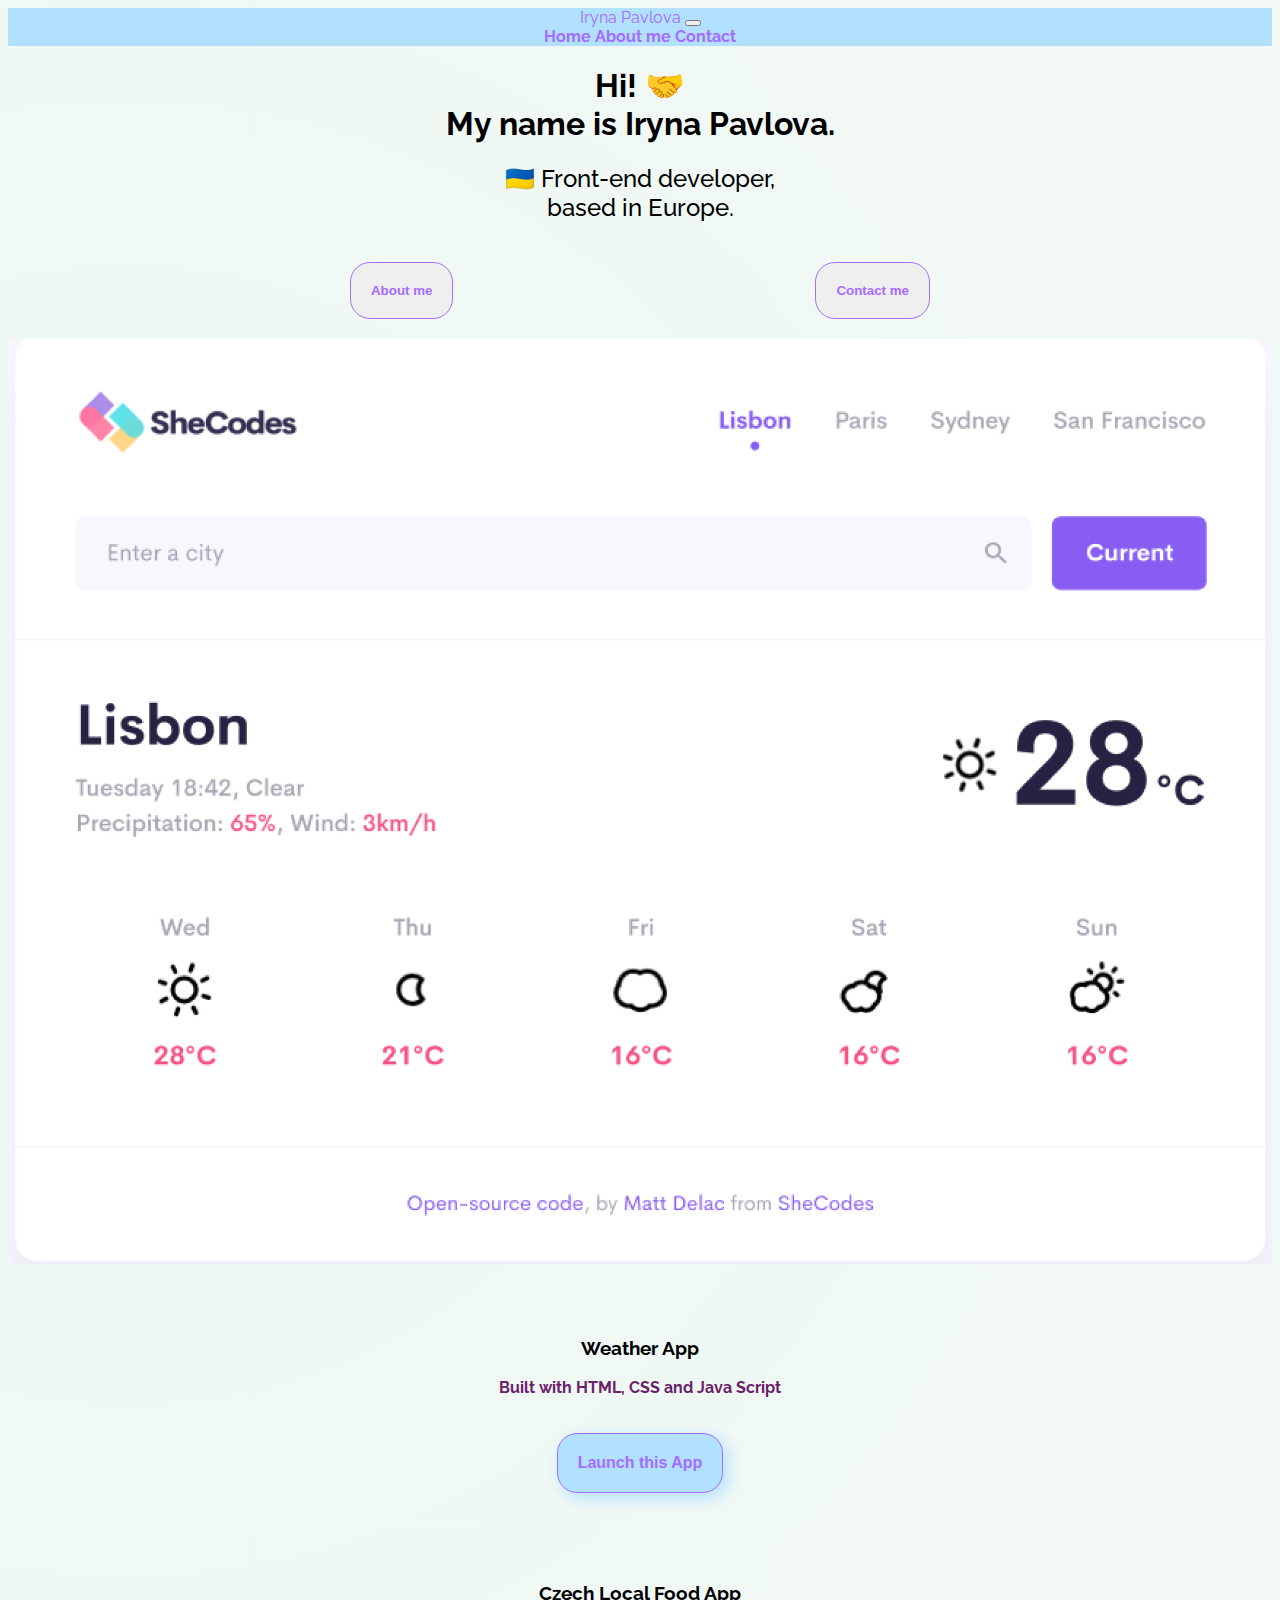
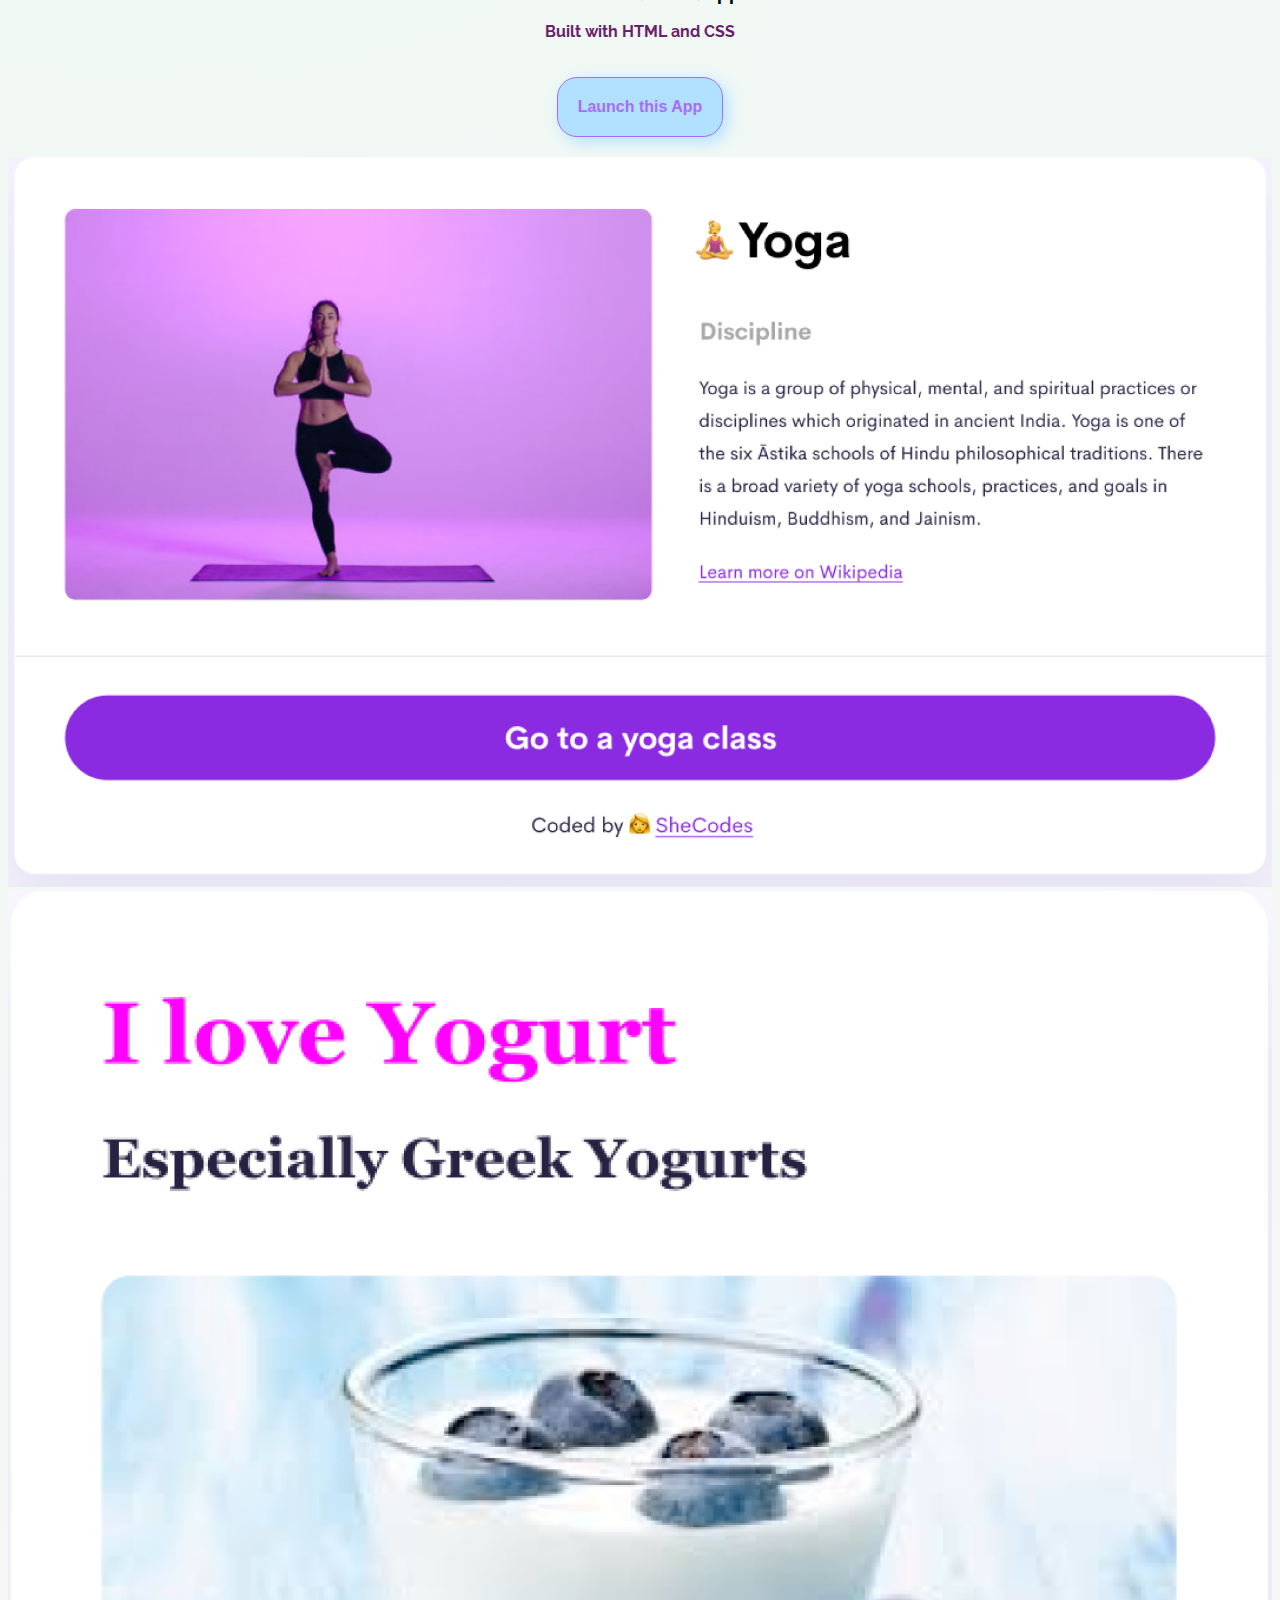
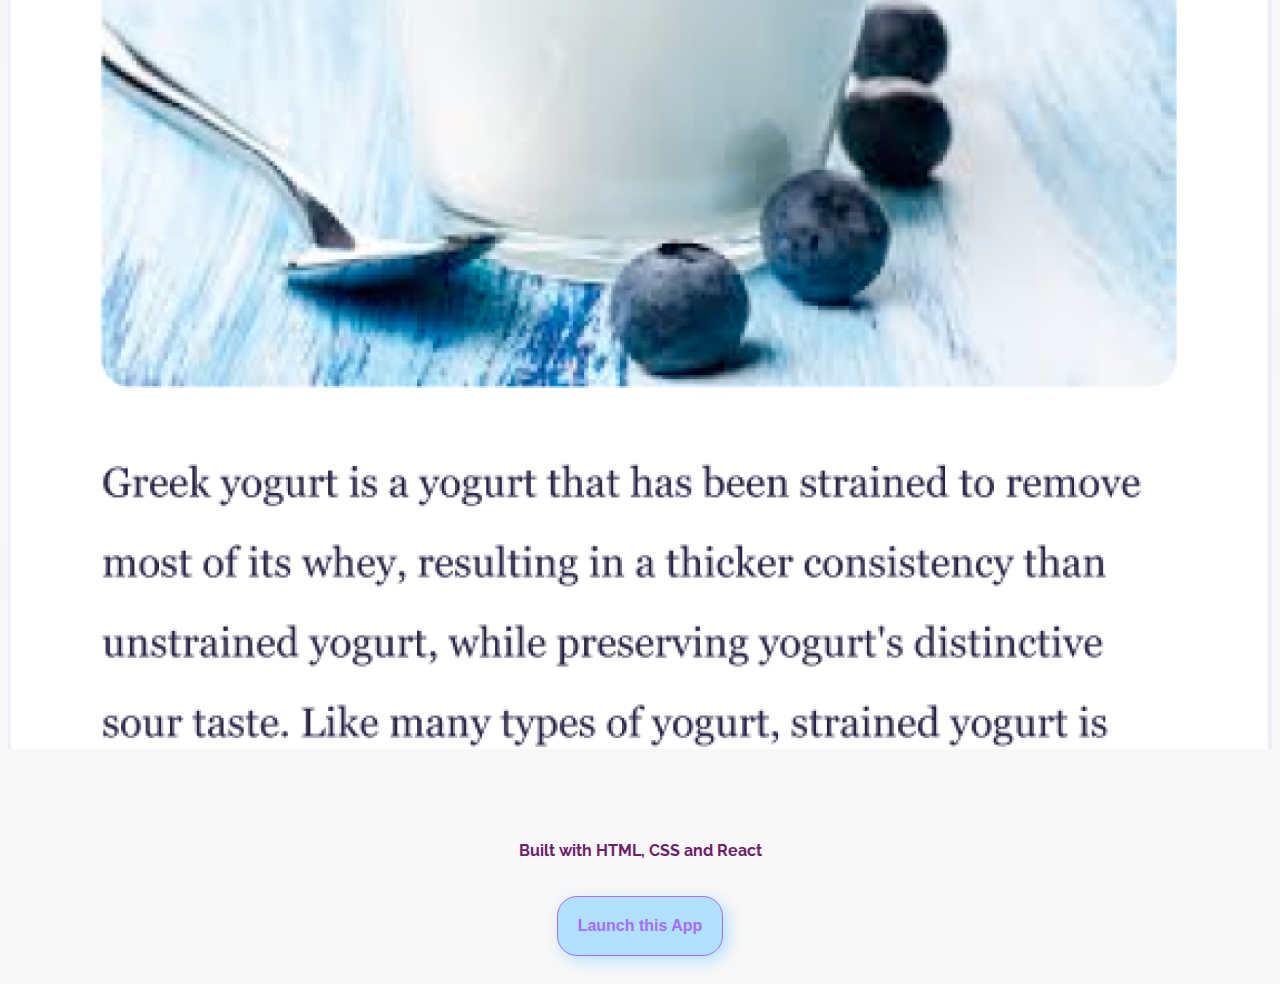
==== index.html @ d4c4fccf "change app discription" ====
<!DOCTYPE html>
<html lang="en">
  <head>
    <meta charset="UTF-8" />
    <meta name="description" content="Introduction of front-end developer from Ukraine"/>
    <meta http-equiv="X-UA-Compatible" content="IE=edge" />
    <meta name="viewport" content="width=device-width, initial-scale=1.0" />
    <link
      href="https://cdn.jsdelivr.net/npm/bootstrap@5.2.0-beta1/dist/css/bootstrap.min.css"
      rel="stylesheet"
      integrity="sha384-0evHe/X+R7YkIZDRvuzKMRqM+OrBnVFBL6DOitfPri4tjfHxaWutUpFmBp4vmVor"
      crossorigin="anonymous"
    />
  <link rel="stylesheet" href="/src/styles.css"/>
    <link rel="preconnect" href="https://fonts.googleapis.com">
<link rel="preconnect" href="https://fonts.gstatic.com" crossorigin>
<link href="https://fonts.googleapis.com/css2?family=Raleway:wght@200&display=swap" rel="stylesheet">
    <script src="https://cdn.jsdelivr.net/npm/bootstrap@5.2.1/dist/js/bootstrap.bundle.min.js" integrity="sha384-u1OknCvxWvY5kfmNBILK2hRnQC3Pr17a+RTT6rIHI7NnikvbZlHgTPOOmMi466C8" crossorigin="anonymous"></script>
   
    <title>Front-end developer - Iryna Pavlova</title>
  </head>
  <body>
    <div class="container-fluid">
     <nav class="navbar navbar-expand-lg sticky-top" style="background-color: var(--secondary-color)">
    <div class="container-fluid">
          <a class="navbar-brand" href="/" title="indroduction">Iryna Pavlova</a>
          <button
            class="navbar-toggler"
            type="button"
            data-bs-toggle="collapse"
            data-bs-target="#navbarNavAltMarkup"
            aria-controls="navbarNavAltMarkup"
             aria-expanded="false"
            aria-label="Toggle navigation"
          >
            <span class="navbar-toggler-icon"></span>
          </button>
          <div class="collapse navbar-collapse " id="navbarNavAltMarkup">
            <div class="navbar-nav">
              <a class="nav-link" aria-current="page" href="/" title="introduction">Home</a>
              <a class="nav-link" href="/about.html" title="projects and contact">About me</a>
              <a class="nav-link" href="/about.html#contact" title="contact">Contact</a>
            </div>
          </div>
        </div>
      </nav>
    </nav>

    <h1 class="mt-5">Hi! 🤝 
      <br> My name is Iryna Pavlova. </h1>
    <h2>🇺🇦 Front-end developer, 
    </br> based in Europe.</h2>
    <div class="buttons mb-5">
    <div class="button" ><button id="about-me-button"> <a href="/about.html" title="introduction">About me </a></button> </div>
    <div class="button"><button id="contact-button"><a href="/about.html#contact" title="contact"> Contact me</a></button> </div>
    </div>
    <div class="container-fluid">
      <div class="row">
        <div class="col-sm-6">
          <img src="/images/weather.png" alt="Weather App photo" width= 100% class="img-fluid-rounded p-2 m-2 d-none d-sm-block" id="weather-png">
        </div>
        <div class="col-sm-6">
          <h3>Weather App</h3>
          <p class="text-center p-2">
          Built with HTML, CSS and Java Script
          </p>
          <div class="button"><button id="app-button"><a href="#" title="weather-app"> Launch this App</a></button> </div>
        </div>
      </div>
      </div>
       <div class="container-fluid">
      <div class="row">
        <div class="col-sm-6">
          <h3>Czech Local Food App</h3>
           <p class="text-center p-2">
           Built with HTML and CSS
          </p>
          <div class="button"><button id="app-button"><a href="#" title="czech-food-app"> Launch this App</a></button> </div>
      </div>
      <div class="col-sm-6">
          <img src="/images/yoga.png" alt="Czech-food App photo" width= 100% class="img-fluid-rounded p-2 m-2 d-none d-sm-block">
        </div>
      </div>
      <div class="container-fluid">
      <div class="row">
        <div class="col-sm-6">
          <img src="/images/yogurt.png" alt="Dictionary App photo" width= 100% class="img-fluid-rounded p-2 m-2 d-none d-sm-block">
        </div>
        <div class="col-sm-6">
          <h3></h3>
          <p class="text-center p-2">
          Built with HTML, CSS and React
          </p>
          <div class="button"><button id="app-button"><a href="#" title="yogurt-app"> Launch this App</a></button> </div>
        </div>
      </div>
      </div>
    </div>
  </body>
</html>
---- src/styles.css ----
:root {
  --background: radial-gradient(
    circle at 10% 20%,
    rgba(216, 241, 230, 0.46) 0.1%,
    rgba(233, 226, 226, 0.28) 90.1%
  );
  --primary-color: #a66cff;
  --secondary-color: #b1e1ff;
  --text-color: #6b206a;
}

body {
  background: var(--background);
  text-align: center;
  font-family: "Raleway", sans-serif;
}
h1 {
  font-weight: 700;
}
h2 {
  font-weight: 500;
}
h3 {
  font-weight: bold;
  padding-top: 50px;
}
a {
  color: var(--primary-color);
  text-decoration: none;
}
p {
  color: var(--text-color);
  font-weight: bold;
}
.buttons {
  display: flex;
  justify-content: space-evenly;
}
.button {
  text-align: center;
  padding: 20px;
}
.nav-link {
  font-weight: bold;
  color: var(--primary-color);
}
#about-me-button {
  font-weight: 700;
  border: 1px solid var(--primary-color);
  border-radius: 20px;
  padding: 20px;
}
#contact-button {
  font-weight: 700;
  border: 1px solid var(--primary-color);
  padding: 20px;
  border-radius: 20px;
}

h1#about {
  margin: 30px;
}
h1#contact {
  margin: 30px;
}
#app-button {
  background-color: var(--secondary-color);
  border: 1px solid var(--primary-color);
  padding: 20px;
  border-radius: 20px;
  font-size: medium;
  font-weight: 700;
  box-shadow: 0.3em 0.3em 1em var(--secondary-color);
}
#e-mail {
  color: black;
  font-weight: bold;
}
card#first-text {
  padding-top: 100px;
  line-height: 1.7;
  font-size: 20px;
  font-weight: bold;
}
@media (max-width: 400px) {
  p {
    line-height: 1.5;
  }
  #first-text {
    line-height: 1.2;
    font-size: large;
    margin: 0 20px;
  }
  .text-start {
    font-size: small;
  }
}
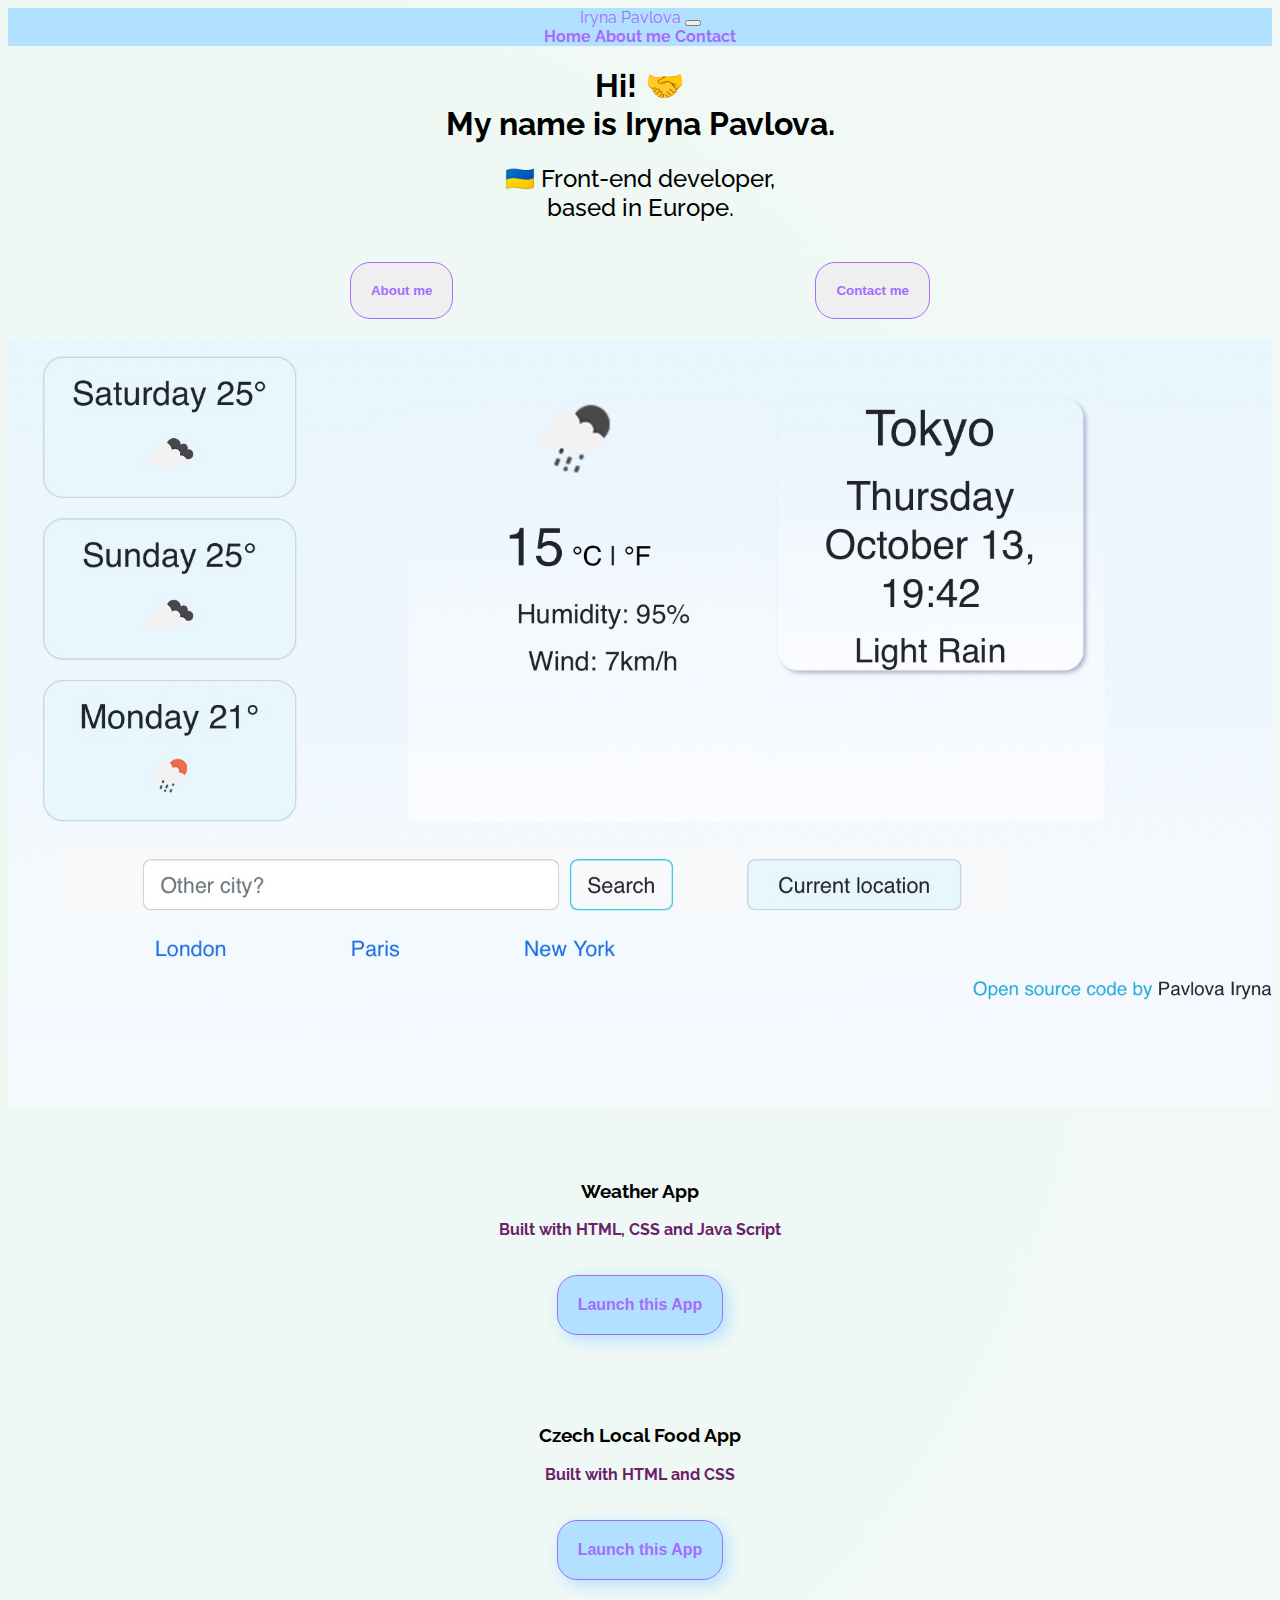
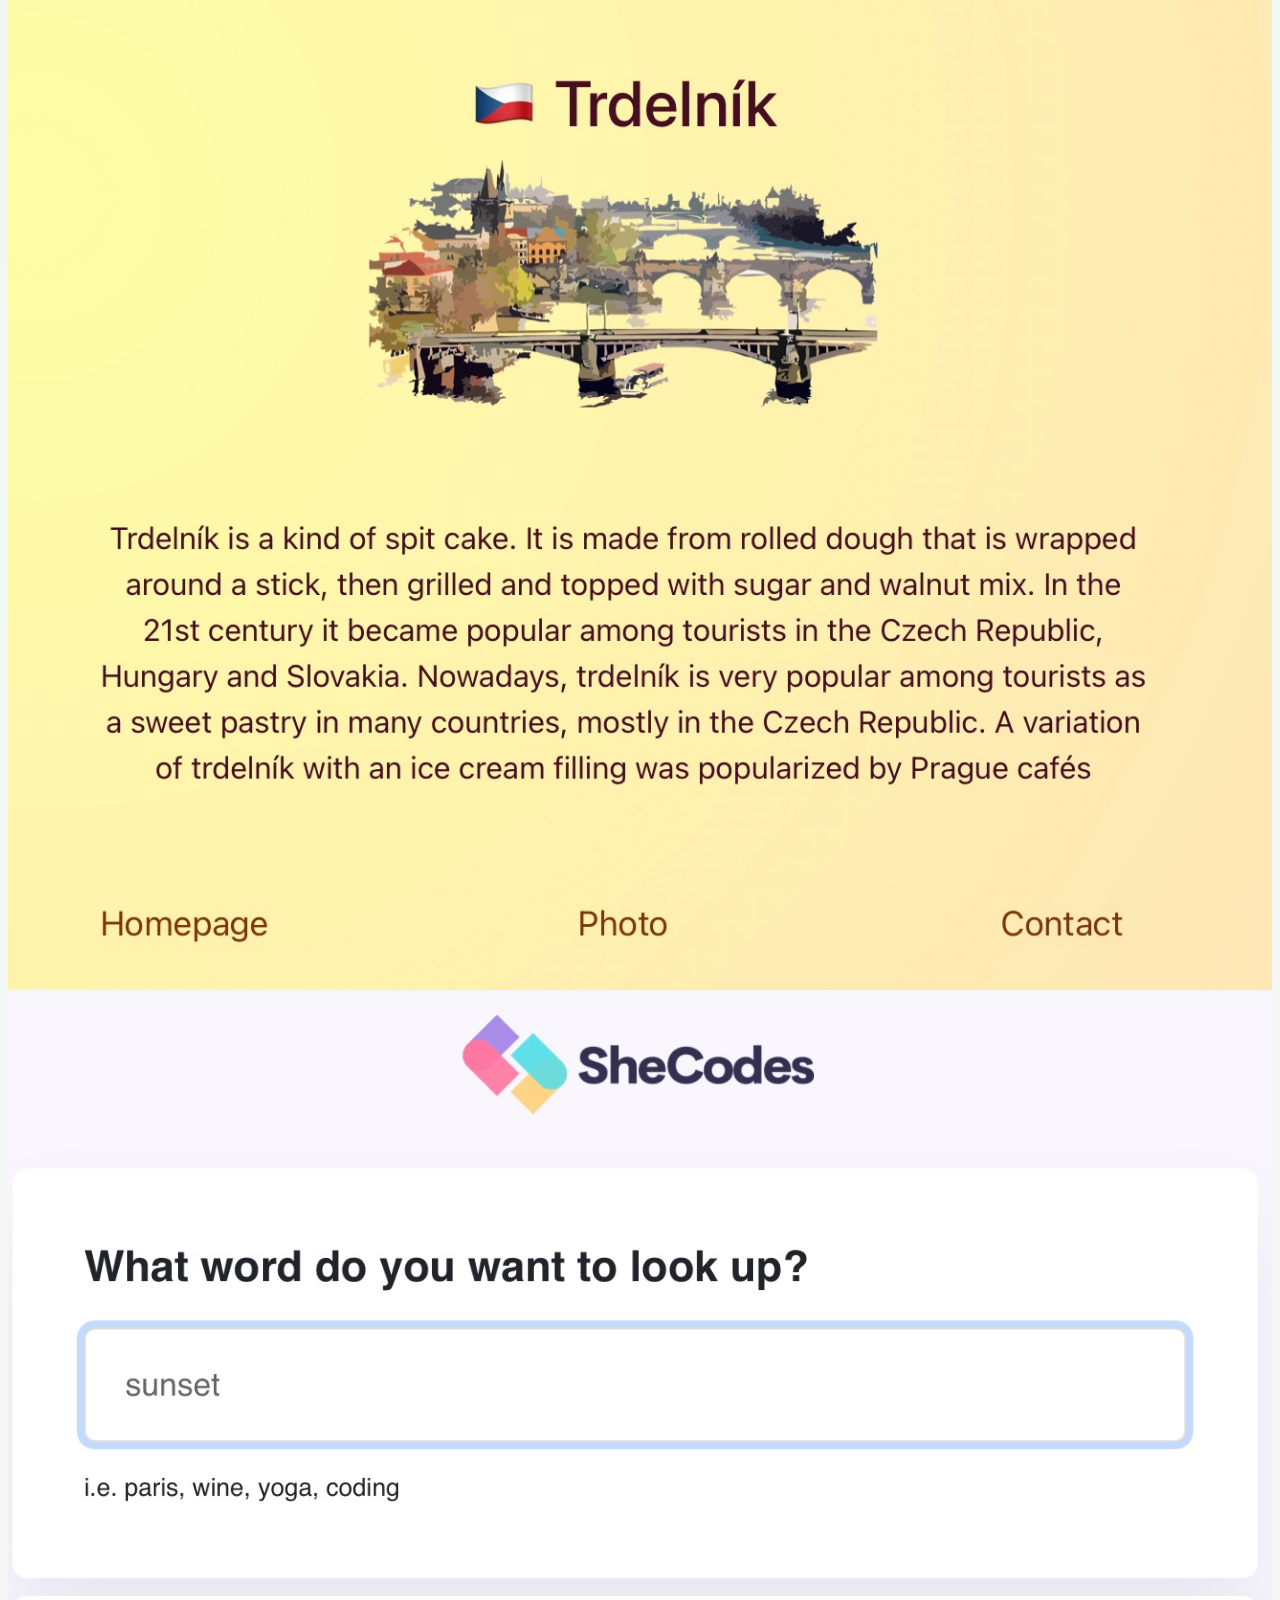
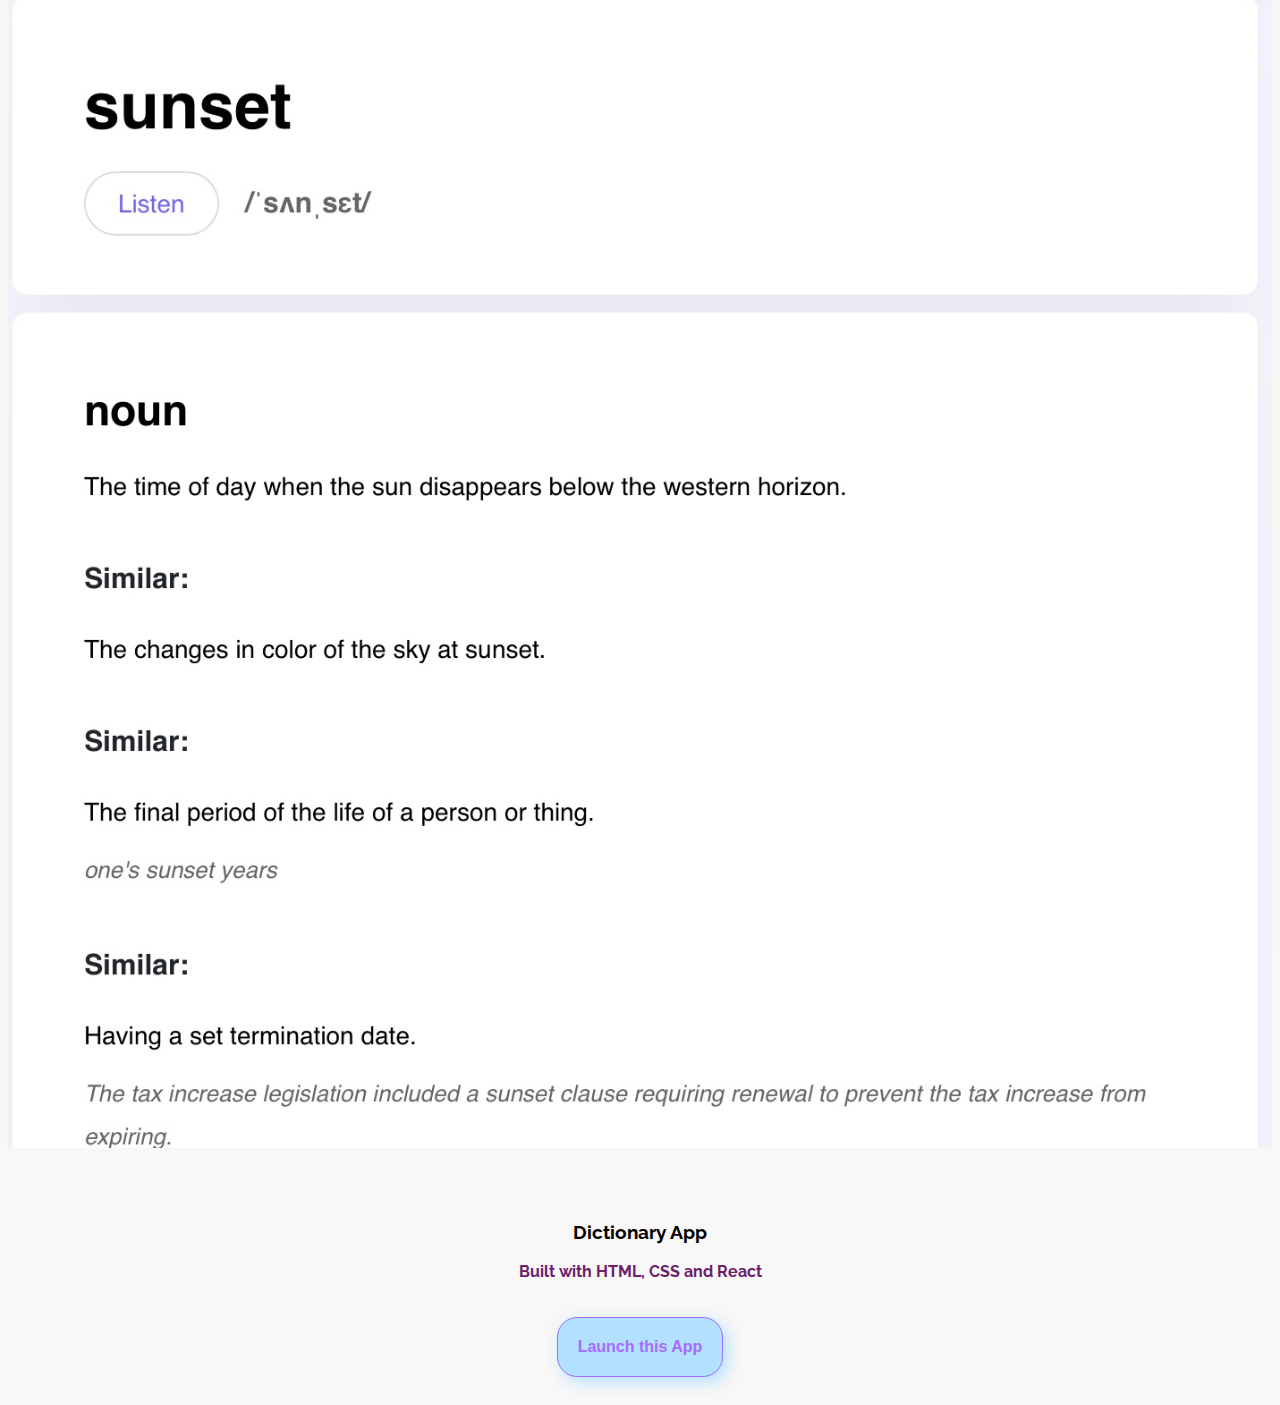
==== commit 3ca867b8: "change images" ====
--- a/index.html
+++ b/index.html
@@ -78,16 +78,16 @@
           <div class="button"><button id="app-button"><a href="#" title="czech-food-app"> Launch this App</a></button> </div>
       </div>
       <div class="col-sm-6">
-          <img src="/images/yoga.png" alt="Czech-food App photo" width= 100% class="img-fluid-rounded p-2 m-2 d-none d-sm-block">
+          <img src="/images/czech.png" alt="Czech-food App photo" width= 100% class="img-fluid-rounded p-2 m-2 d-none d-sm-block">
         </div>
       </div>
       <div class="container-fluid">
       <div class="row">
         <div class="col-sm-6">
-          <img src="/images/yogurt.png" alt="Dictionary App photo" width= 100% class="img-fluid-rounded p-2 m-2 d-none d-sm-block">
+          <img src="/images/dictionary.png" alt="Dictionary App photo" width= 100% class="img-fluid-rounded p-2 m-2 d-none d-sm-block">
         </div>
         <div class="col-sm-6">
-          <h3></h3>
+          <h3>Dictionary App</h3>
           <p class="text-center p-2">
           Built with HTML, CSS and React
           </p>
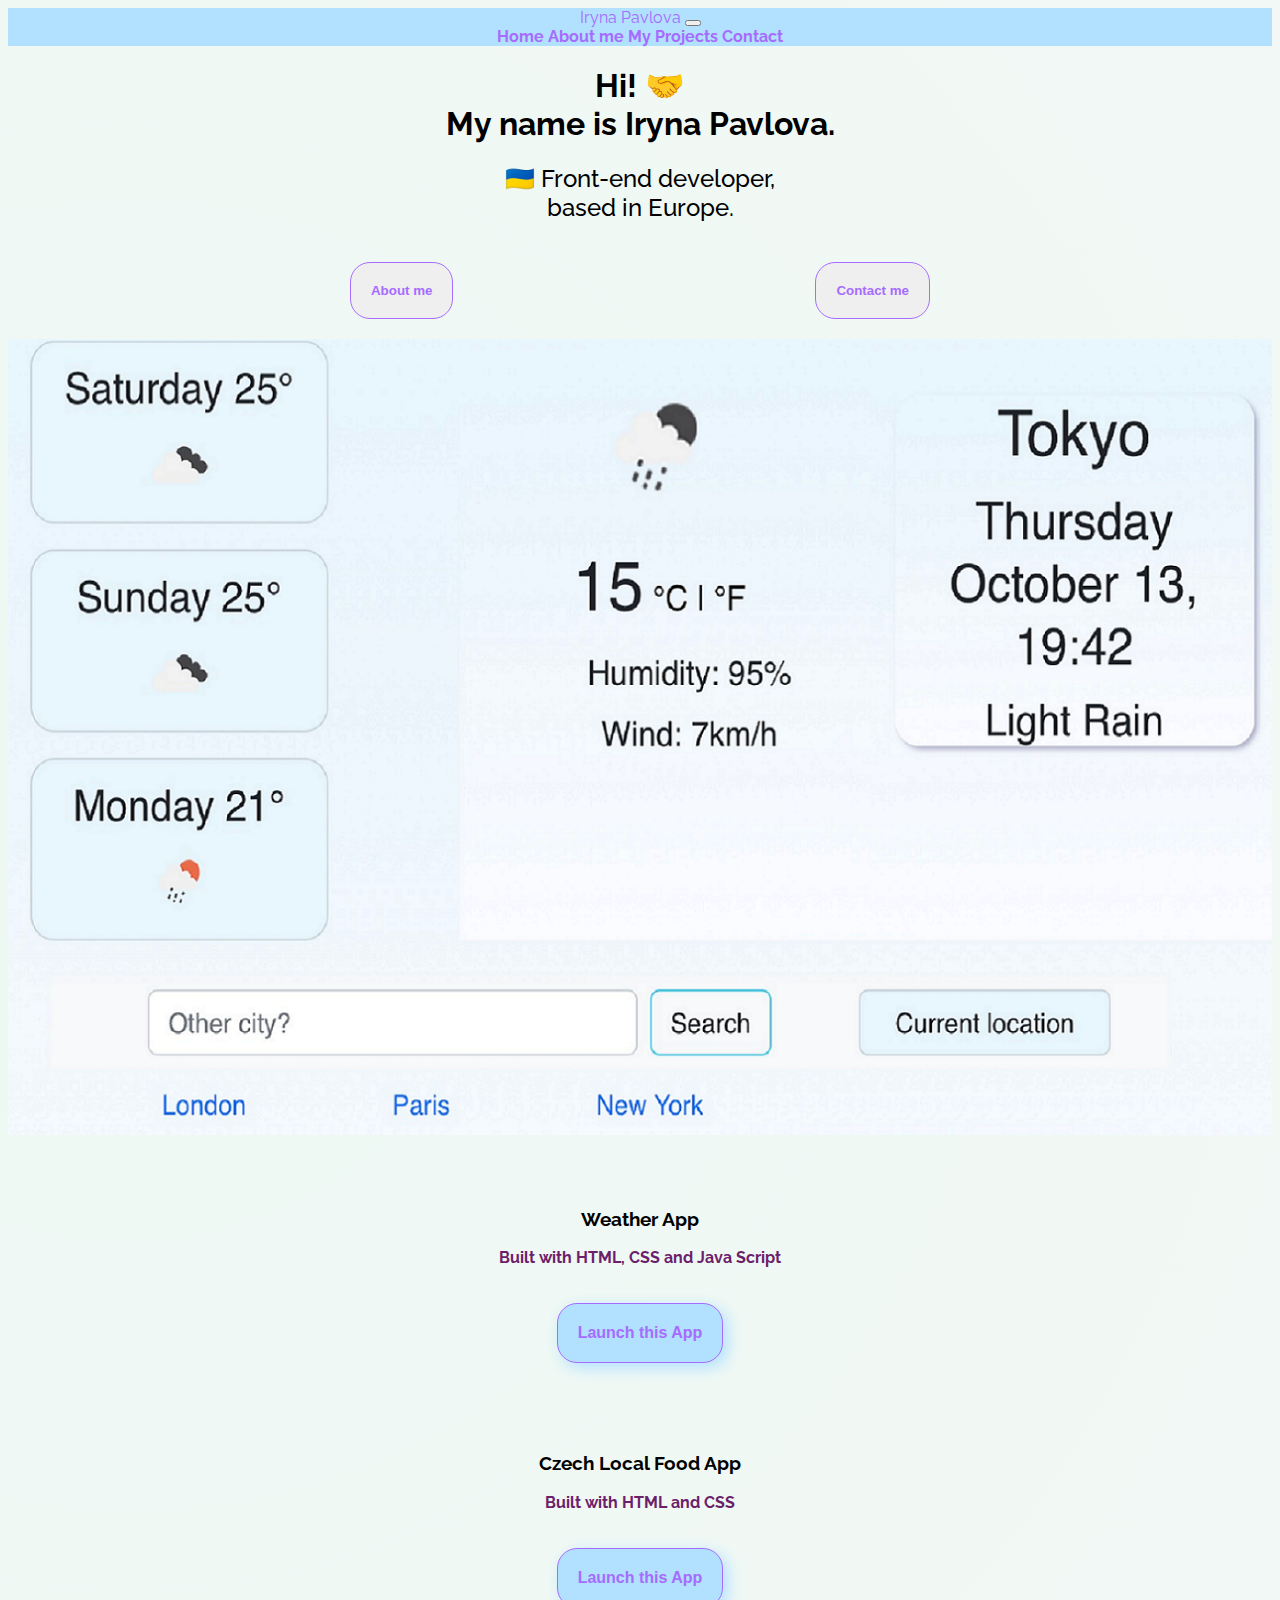
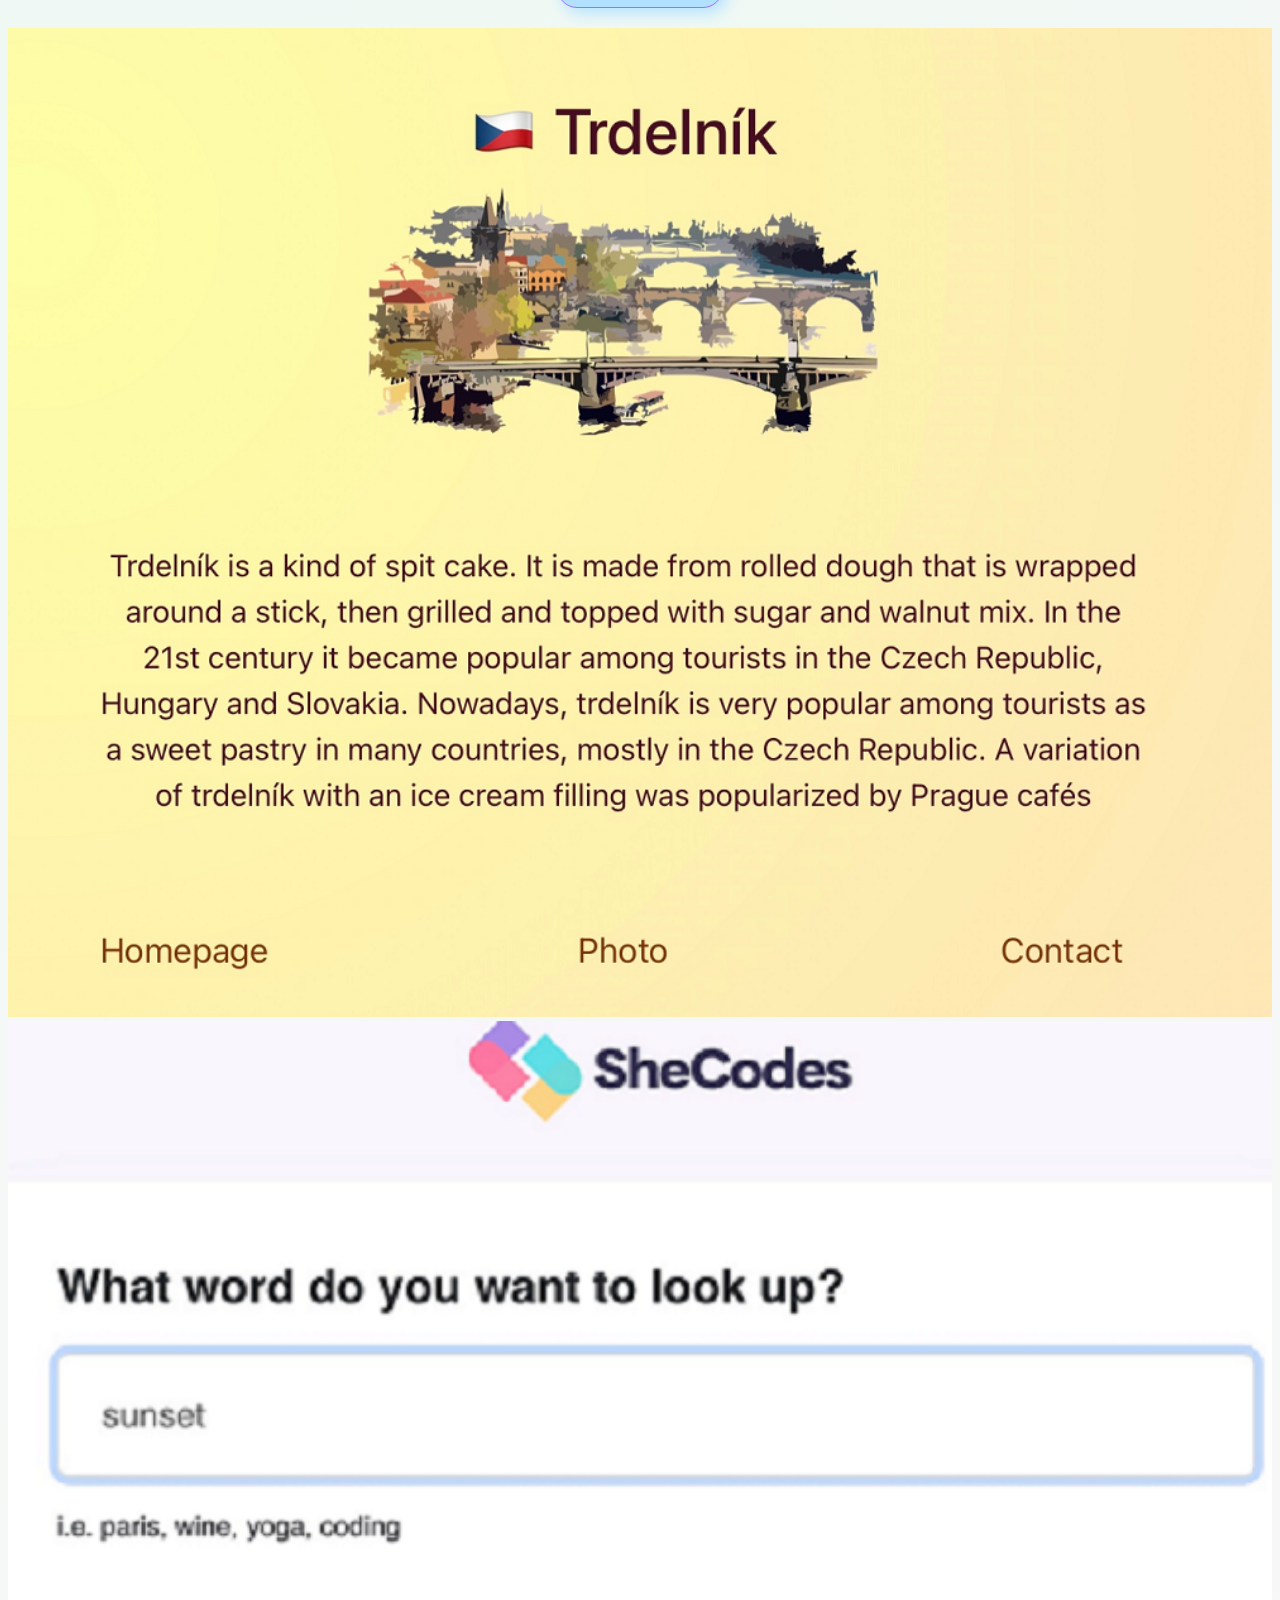
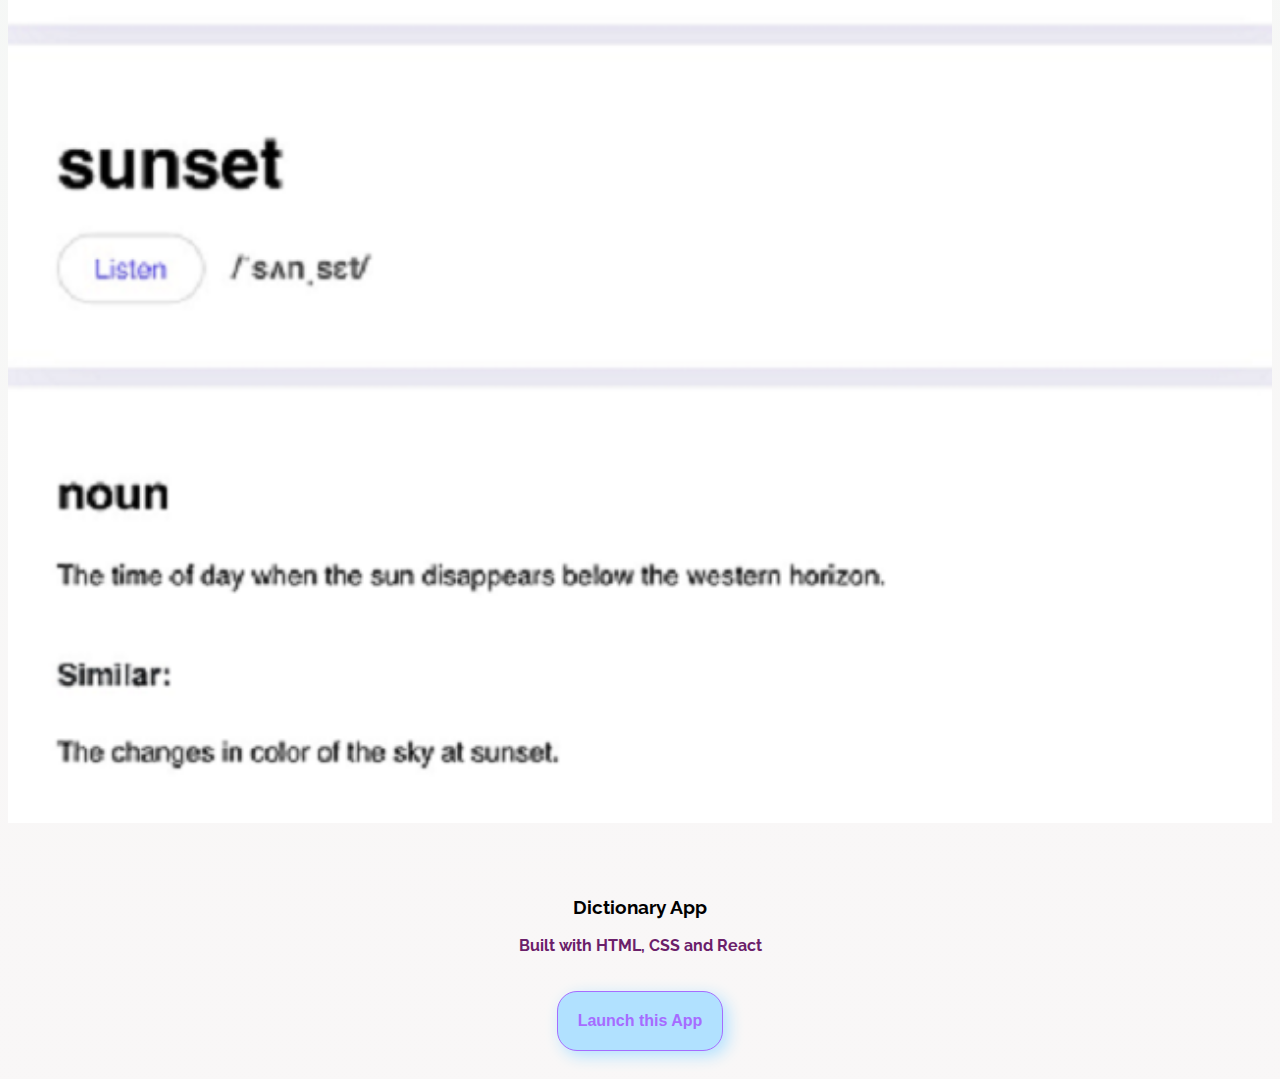
==== commit 91b7ca67: "add real links of app" ====
--- a/index.html
+++ b/index.html
@@ -23,7 +23,7 @@
     <div class="container-fluid">
      <nav class="navbar navbar-expand-lg sticky-top" style="background-color: var(--secondary-color)">
     <div class="container-fluid">
-          <a class="navbar-brand" href="/" title="indroduction">Iryna Pavlova</a>
+          <a class="navbar-brand" href="/" title="indroduction"> Iryna Pavlova</a>
           <button
             class="navbar-toggler"
             type="button"
@@ -35,11 +35,12 @@
           >
             <span class="navbar-toggler-icon"></span>
           </button>
-          <div class="collapse navbar-collapse " id="navbarNavAltMarkup">
+          <div class="collapse navbar-collapse" id="navbarNavAltMarkup">
             <div class="navbar-nav">
               <a class="nav-link" aria-current="page" href="/" title="introduction">Home</a>
               <a class="nav-link" href="/about.html" title="projects and contact">About me</a>
-              <a class="nav-link" href="/about.html#contact" title="contact">Contact</a>
+               <a class="nav-link" href="/projects.html" title="projects and contact">My Projects</a>
+              <a class="nav-link" href="/contact.html" title="contact">Contact</a>
             </div>
           </div>
         </div>
@@ -52,7 +53,7 @@
     </br> based in Europe.</h2>
     <div class="buttons mb-5">
     <div class="button" ><button id="about-me-button"> <a href="/about.html" title="introduction">About me </a></button> </div>
-    <div class="button"><button id="contact-button"><a href="/about.html#contact" title="contact"> Contact me</a></button> </div>
+    <div class="button"><button id="contact-button"><a href="/contact.html" title="contact"> Contact me</a></button> </div>
     </div>
     <div class="container-fluid">
       <div class="row">
@@ -64,7 +65,7 @@
           <p class="text-center p-2">
           Built with HTML, CSS and Java Script
           </p>
-          <div class="button"><button id="app-button"><a href="#" title="weather-app"> Launch this App</a></button> </div>
+          <div class="button"><button id="app-button"><a href="https://bejewelled-chebakia-42a1d1.netlify.app/" title="weather-app"> Launch this App</a></button> </div>
         </div>
       </div>
       </div>
@@ -75,7 +76,7 @@
            <p class="text-center p-2">
            Built with HTML and CSS
           </p>
-          <div class="button"><button id="app-button"><a href="#" title="czech-food-app"> Launch this App</a></button> </div>
+          <div class="button"><button id="app-button"><a href="https://delightful-axolotl-16bef8.netlify.app/" title="czech-food-app"> Launch this App</a></button> </div>
       </div>
       <div class="col-sm-6">
           <img src="/images/czech.png" alt="Czech-food App photo" width= 100% class="img-fluid-rounded p-2 m-2 d-none d-sm-block">
@@ -91,7 +92,7 @@
           <p class="text-center p-2">
           Built with HTML, CSS and React
           </p>
-          <div class="button"><button id="app-button"><a href="#" title="yogurt-app"> Launch this App</a></button> </div>
+          <div class="button"><button id="app-button"><a href="https://www.dictionary.shecodes.io/" title="dictionary-app"> Launch this App</a></button> </div>
         </div>
       </div>
       </div>
--- a/src/styles.css
+++ b/src/styles.css
@@ -72,7 +72,7 @@
   font-weight: 700;
   box-shadow: 0.3em 0.3em 1em var(--secondary-color);
 }
-#e-mail {
+.link {
   color: black;
   font-weight: bold;
 }
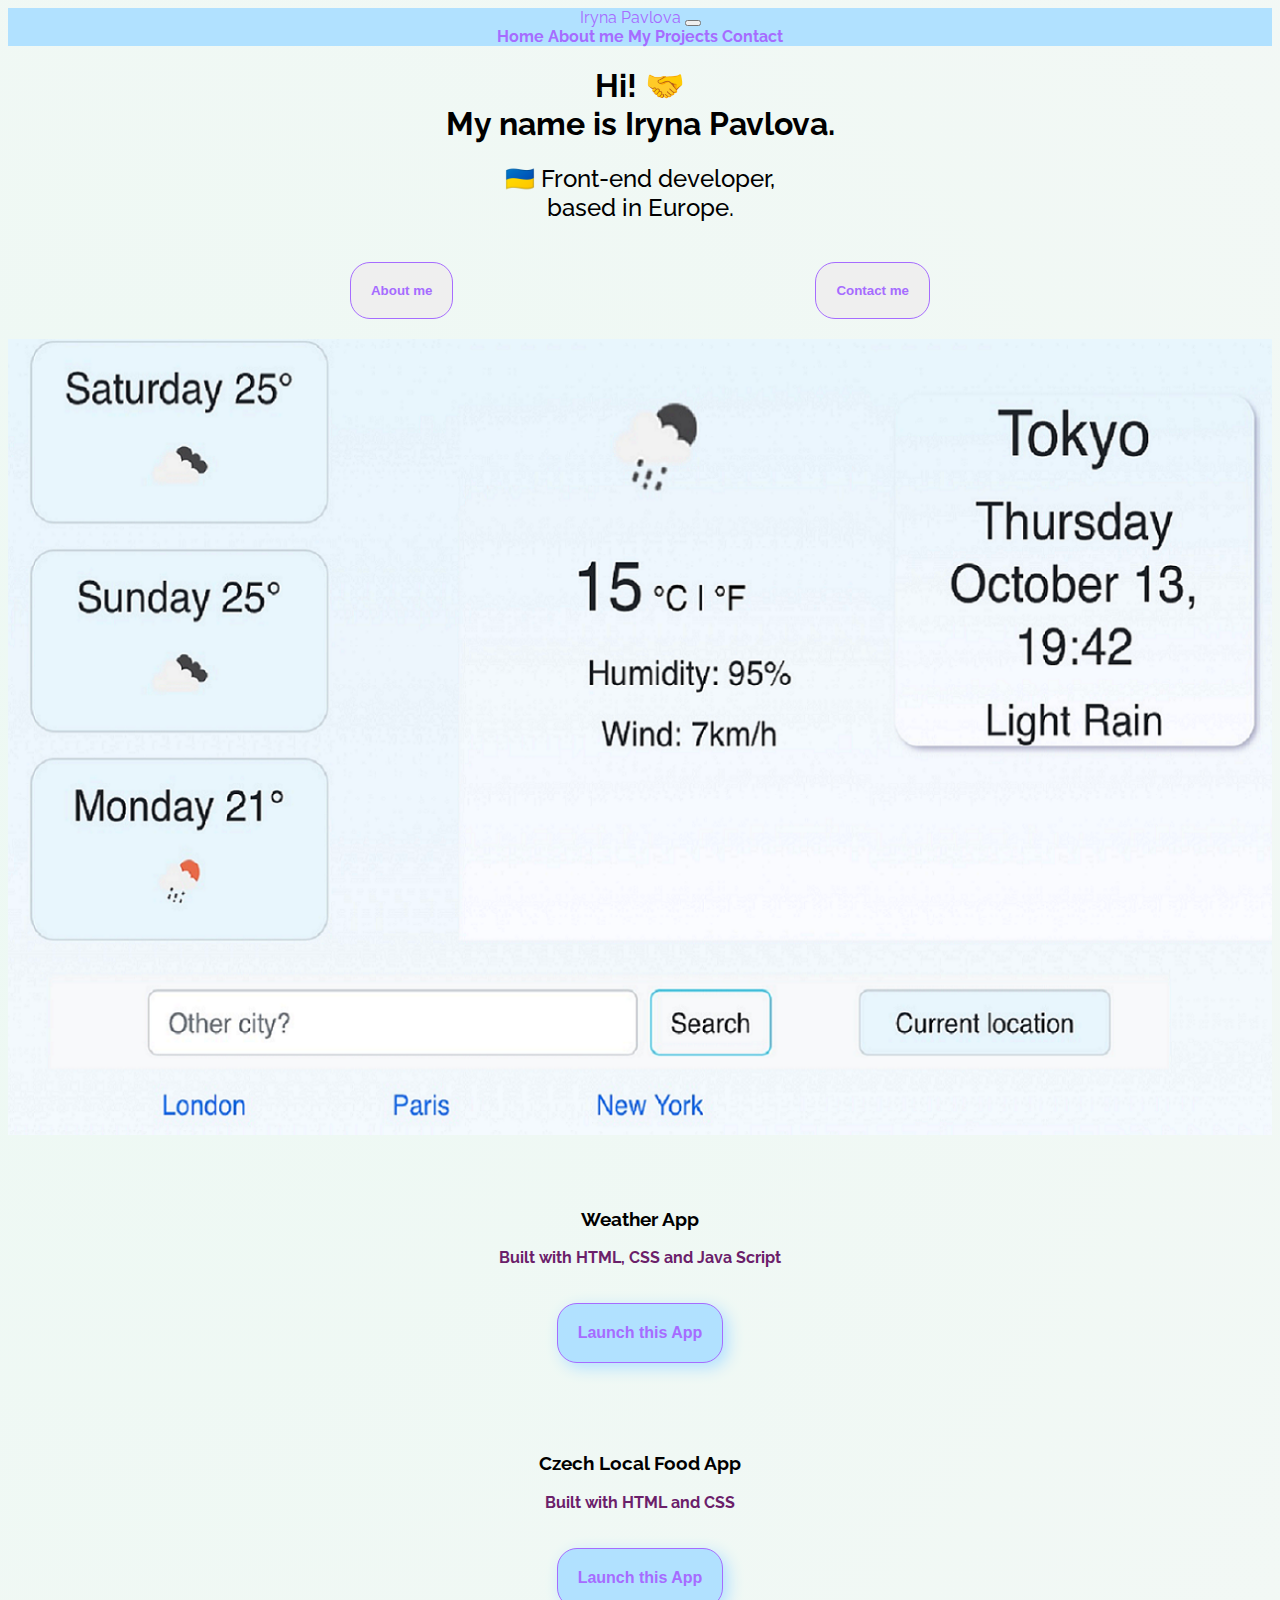
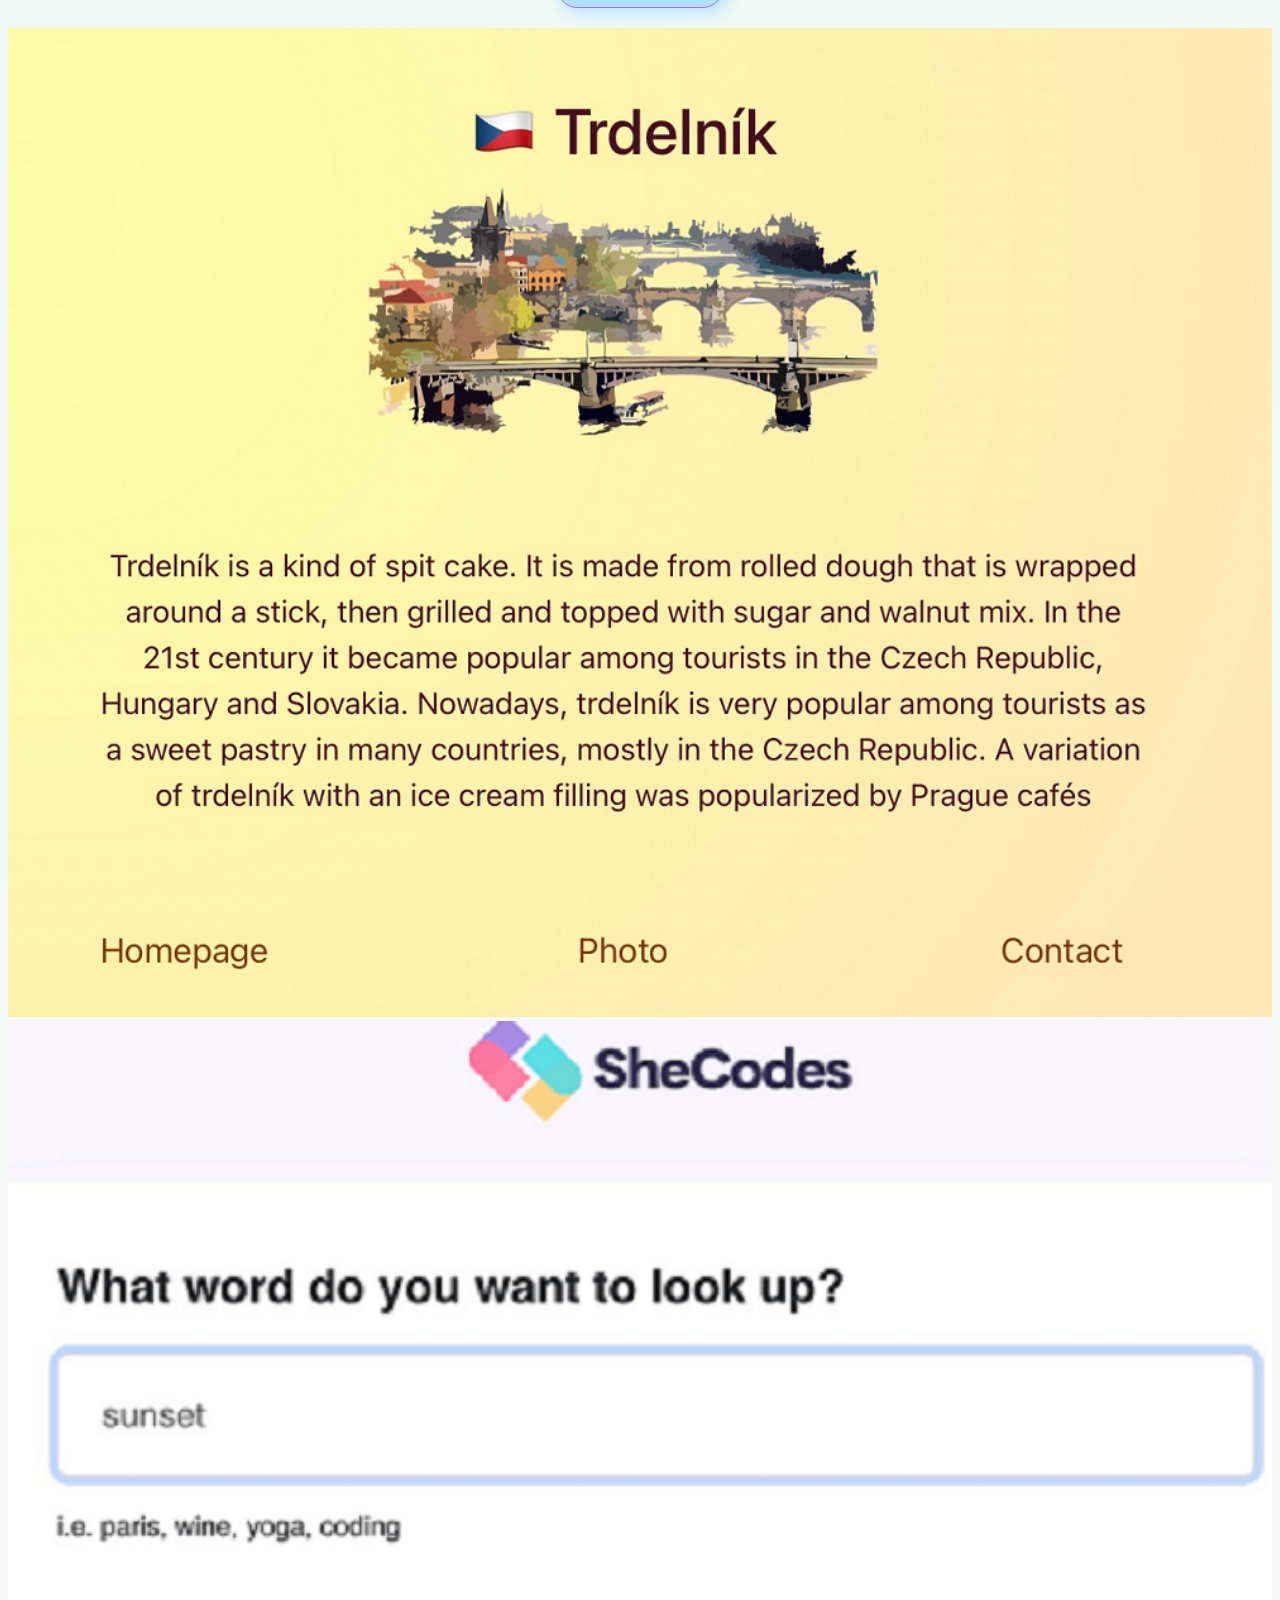
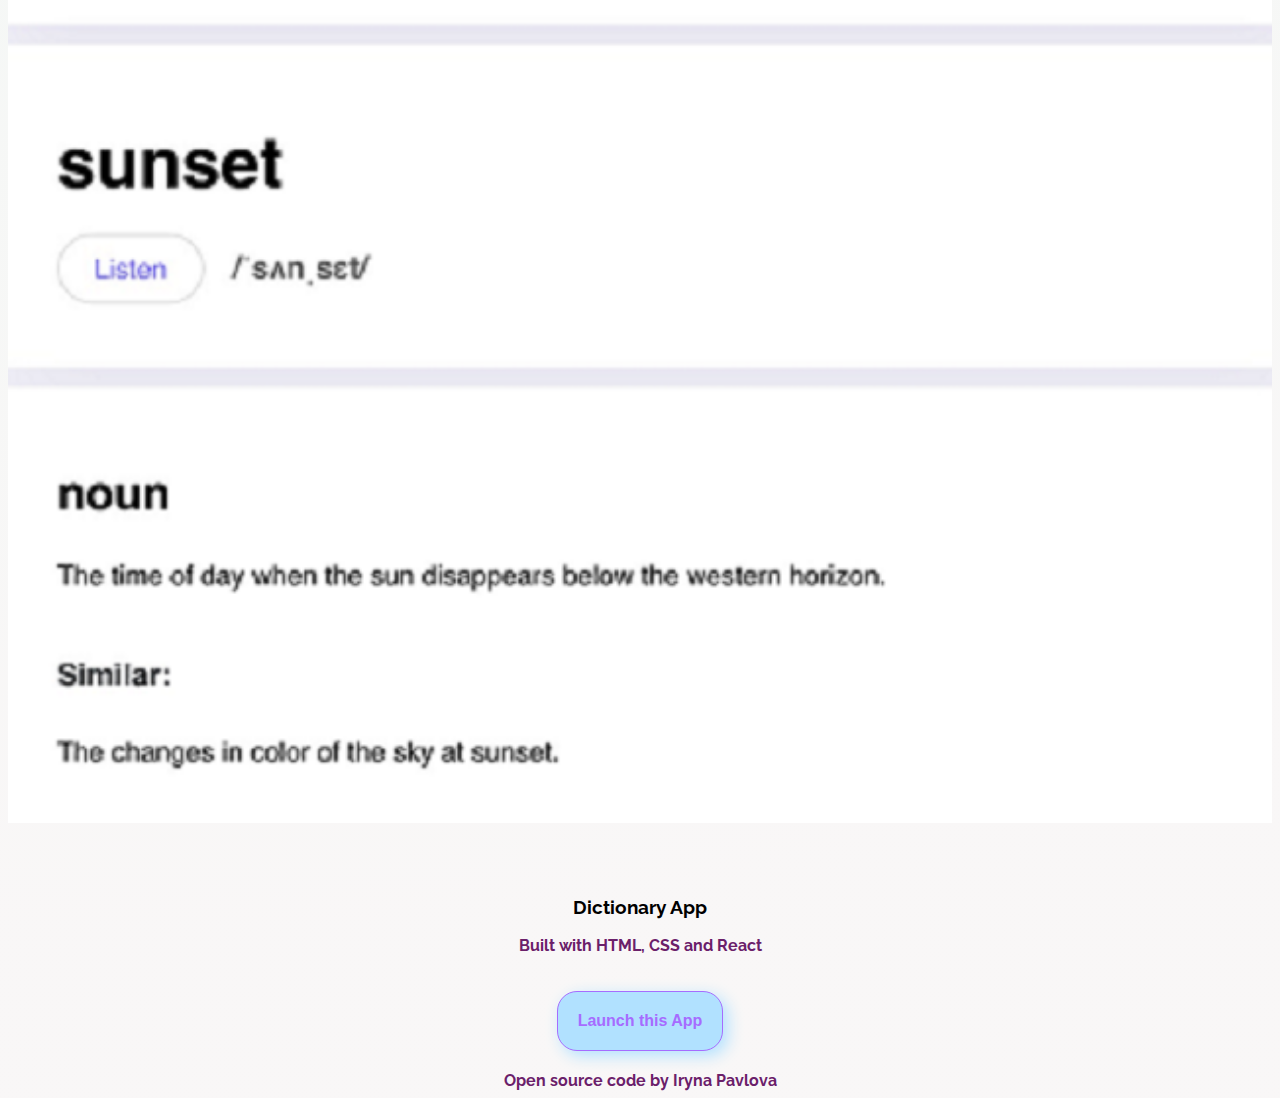
==== commit 3c5a0e1f: "add footer" ====
--- a/index.html
+++ b/index.html
@@ -35,7 +35,7 @@
           >
             <span class="navbar-toggler-icon"></span>
           </button>
-          <div class="collapse navbar-collapse" id="navbarNavAltMarkup">
+          <div class="collapse navbar-collapse justify-content-end" id="navbarNavAltMarkup">
             <div class="navbar-nav">
               <a class="nav-link" aria-current="page" href="/" title="introduction">Home</a>
               <a class="nav-link" href="/about.html" title="projects and contact">About me</a>
@@ -65,7 +65,7 @@
           <p class="text-center p-2">
           Built with HTML, CSS and Java Script
           </p>
-          <div class="button"><button id="app-button"><a href="https://bejewelled-chebakia-42a1d1.netlify.app/" title="weather-app"> Launch this App</a></button> </div>
+          <div class="button"><button id="app-button"><a href="https://bejewelled-chebakia-42a1d1.netlify.app/" target="_blank" title="weather-app"> Launch this App</a></button> </div>
         </div>
       </div>
       </div>
@@ -76,7 +76,7 @@
            <p class="text-center p-2">
            Built with HTML and CSS
           </p>
-          <div class="button"><button id="app-button"><a href="https://delightful-axolotl-16bef8.netlify.app/" title="czech-food-app"> Launch this App</a></button> </div>
+          <div class="button"><button id="app-button"><a href="https://delightful-axolotl-16bef8.netlify.app/" target="_blank" title="czech-food-app"> Launch this App</a></button> </div>
       </div>
       <div class="col-sm-6">
           <img src="/images/czech.png" alt="Czech-food App photo" width= 100% class="img-fluid-rounded p-2 m-2 d-none d-sm-block">
@@ -92,10 +92,11 @@
           <p class="text-center p-2">
           Built with HTML, CSS and React
           </p>
-          <div class="button"><button id="app-button"><a href="https://www.dictionary.shecodes.io/" title="dictionary-app"> Launch this App</a></button> </div>
+          <div class="button"><button id="app-button"><a href="https://www.dictionary.shecodes.io/" target="_blank" title="dictionary-app"> Launch this App</a></button> </div>
         </div>
       </div>
       </div>
+      <footer class="mt-3"> <a href="https://github.com/Irina-pav?tab=repositories" target="_blank" class="footer" title="github">Open source code by Iryna Pavlova</a></footer>
     </div>
   </body>
 </html>
--- a/src/styles.css
+++ b/src/styles.css
@@ -31,6 +31,11 @@
 p {
   color: var(--text-color);
   font-weight: bold;
+}
+a.footer {
+  color: var(--text-color);
+  font-weight: bold;
+  font-size: 1rem;
 }
 .buttons {
   display: flex;
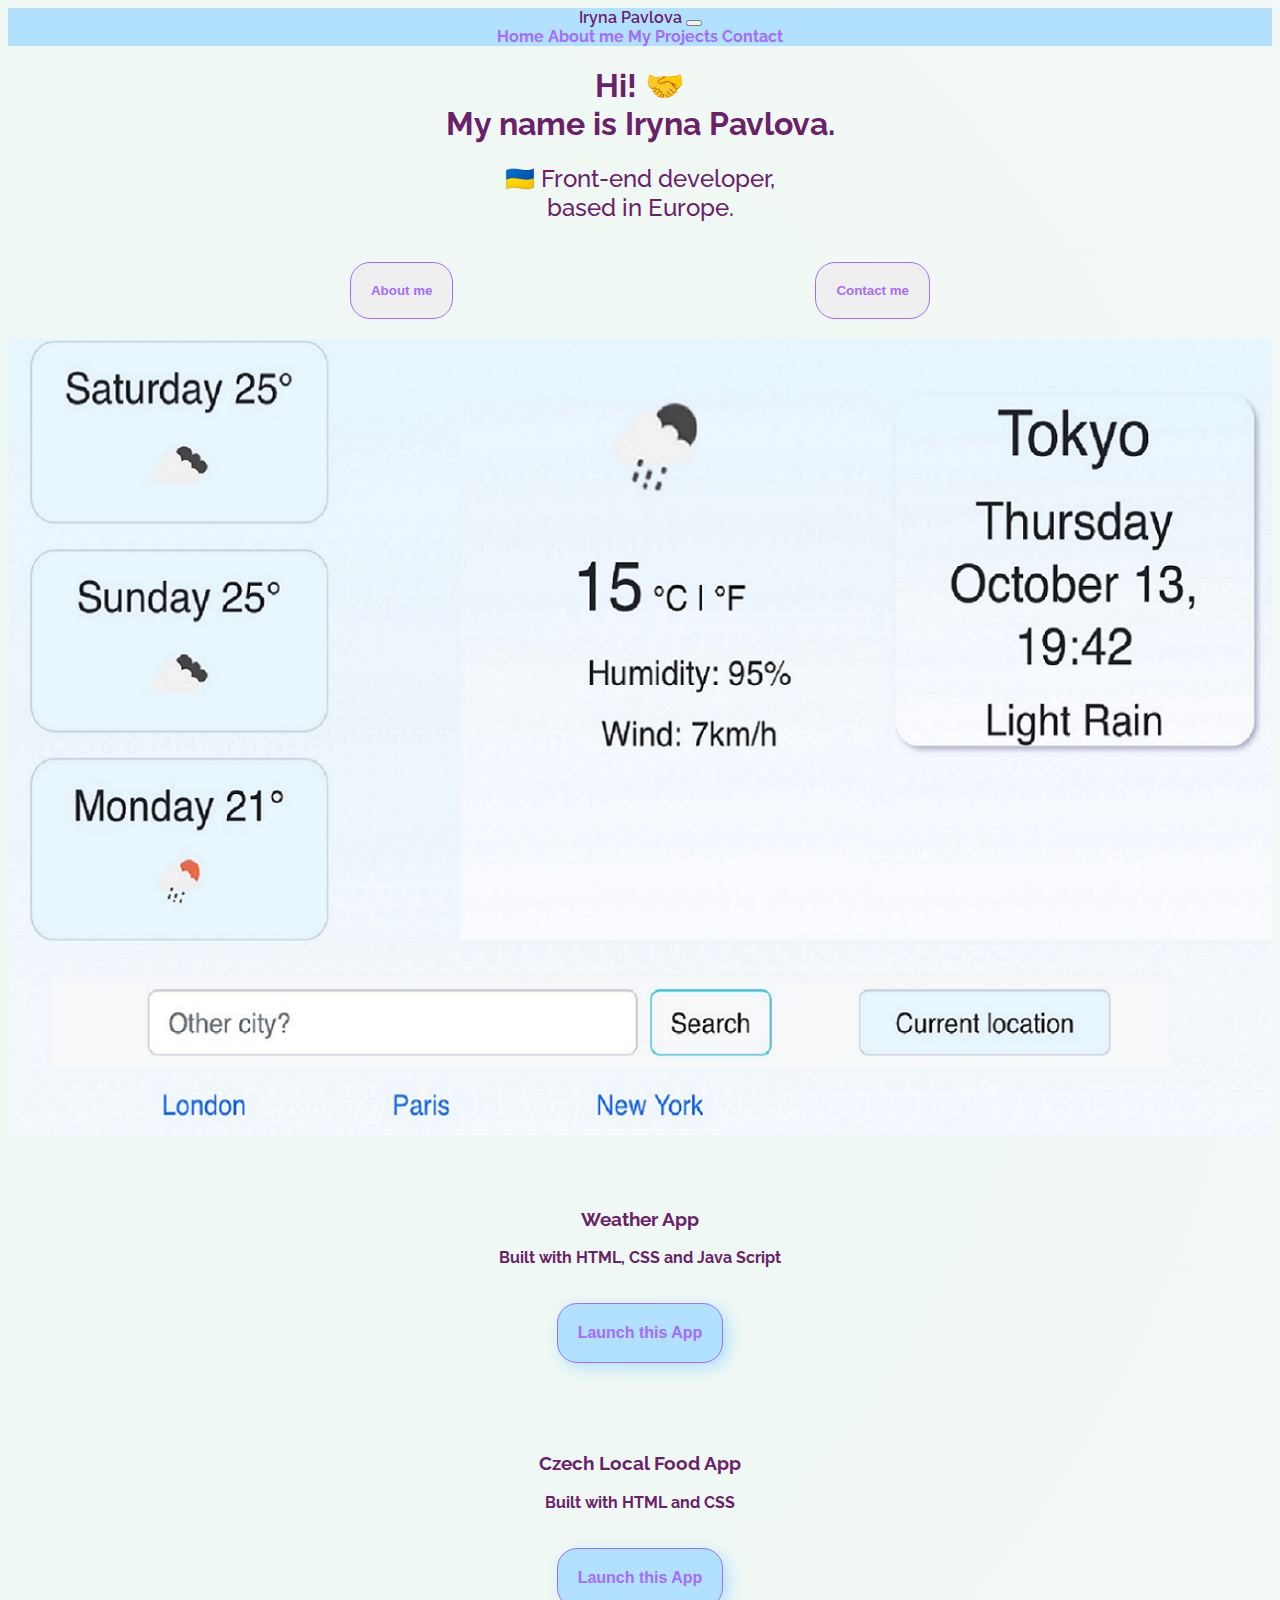
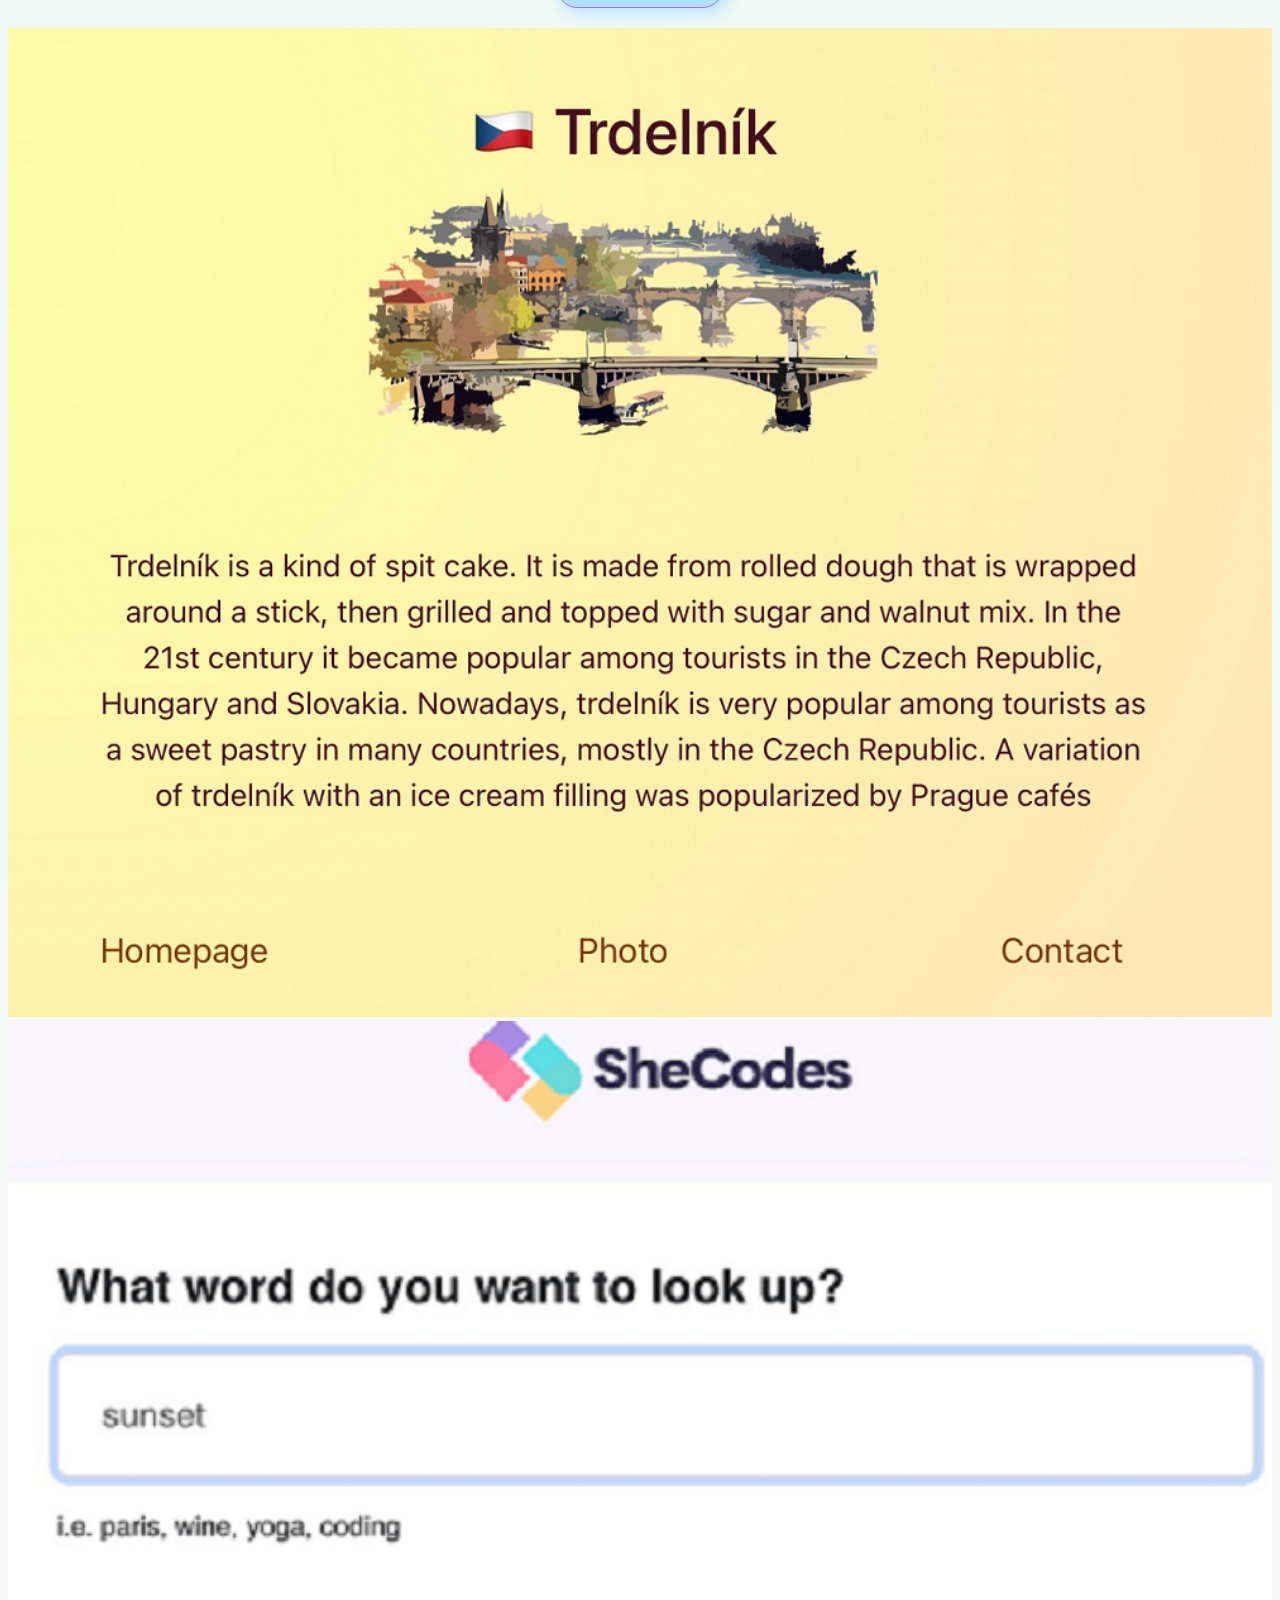
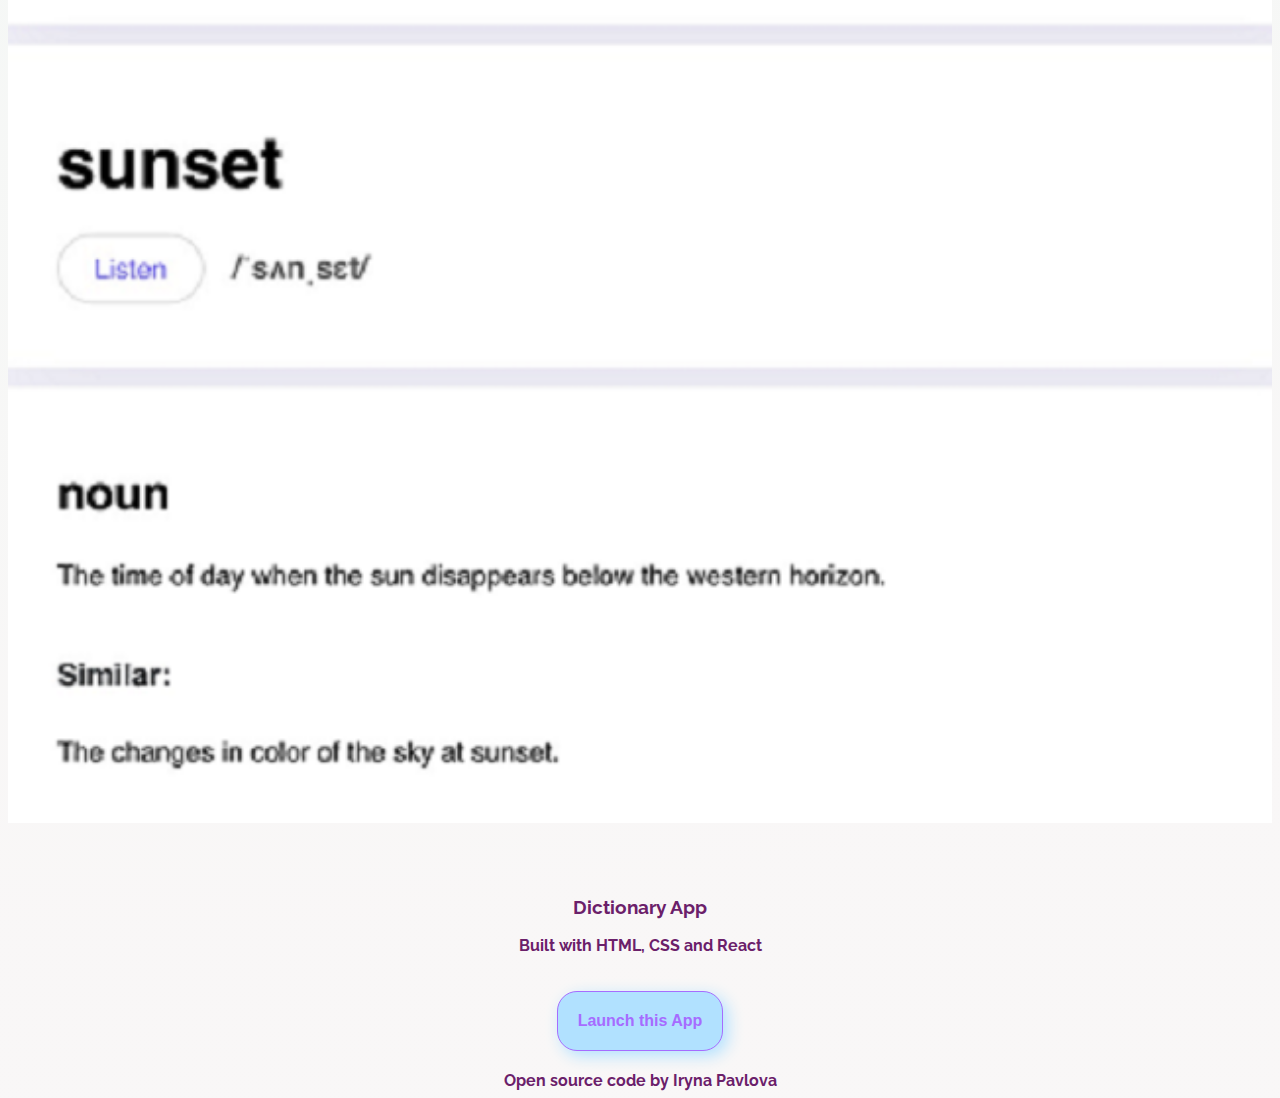
==== commit 72e87173: "add links' titles" ====
--- a/index.html
+++ b/index.html
@@ -5,6 +5,7 @@
     <meta name="description" content="Introduction of front-end developer from Ukraine"/>
     <meta http-equiv="X-UA-Compatible" content="IE=edge" />
     <meta name="viewport" content="width=device-width, initial-scale=1.0" />
+    <meta discription="Pavlova Iryna is a front-end engineer based in Ukraine"/>
     <link
       href="https://cdn.jsdelivr.net/npm/bootstrap@5.2.0-beta1/dist/css/bootstrap.min.css"
       rel="stylesheet"
@@ -38,9 +39,9 @@
           <div class="collapse navbar-collapse justify-content-end" id="navbarNavAltMarkup">
             <div class="navbar-nav">
               <a class="nav-link" aria-current="page" href="/" title="introduction">Home</a>
-              <a class="nav-link" href="/about.html" title="projects and contact">About me</a>
-               <a class="nav-link" href="/projects.html" title="projects and contact">My Projects</a>
-              <a class="nav-link" href="/contact.html" title="contact">Contact</a>
+              <a class="nav-link" href="/about.html" title="information about Pavlova Iryna">About me</a>
+               <a class="nav-link" href="/projects.html" title="Iryna's projects">My Projects</a>
+              <a class="nav-link" href="/contact.html" title="contact Iryna">Contact</a>
             </div>
           </div>
         </div>
--- a/src/styles.css
+++ b/src/styles.css
@@ -15,12 +15,15 @@
   font-family: "Raleway", sans-serif;
 }
 h1 {
+  color: var(--text-color);
   font-weight: 700;
 }
 h2 {
+  color: var(--text-color);
   font-weight: 500;
 }
 h3 {
+  color: var(--text-color);
   font-weight: bold;
   padding-top: 50px;
 }
@@ -36,6 +39,10 @@
   color: var(--text-color);
   font-weight: bold;
   font-size: 1rem;
+}
+a.navbar-brand {
+  font-weight: 600;
+  color: var(--text-color);
 }
 .buttons {
   display: flex;
@@ -63,6 +70,7 @@
 }
 
 h1#about {
+  color: var(--text-color);
   margin: 30px;
 }
 h1#contact {
@@ -82,6 +90,7 @@
   font-weight: bold;
 }
 card#first-text {
+  color: var(--text-color);
   padding-top: 100px;
   line-height: 1.7;
   font-size: 20px;
